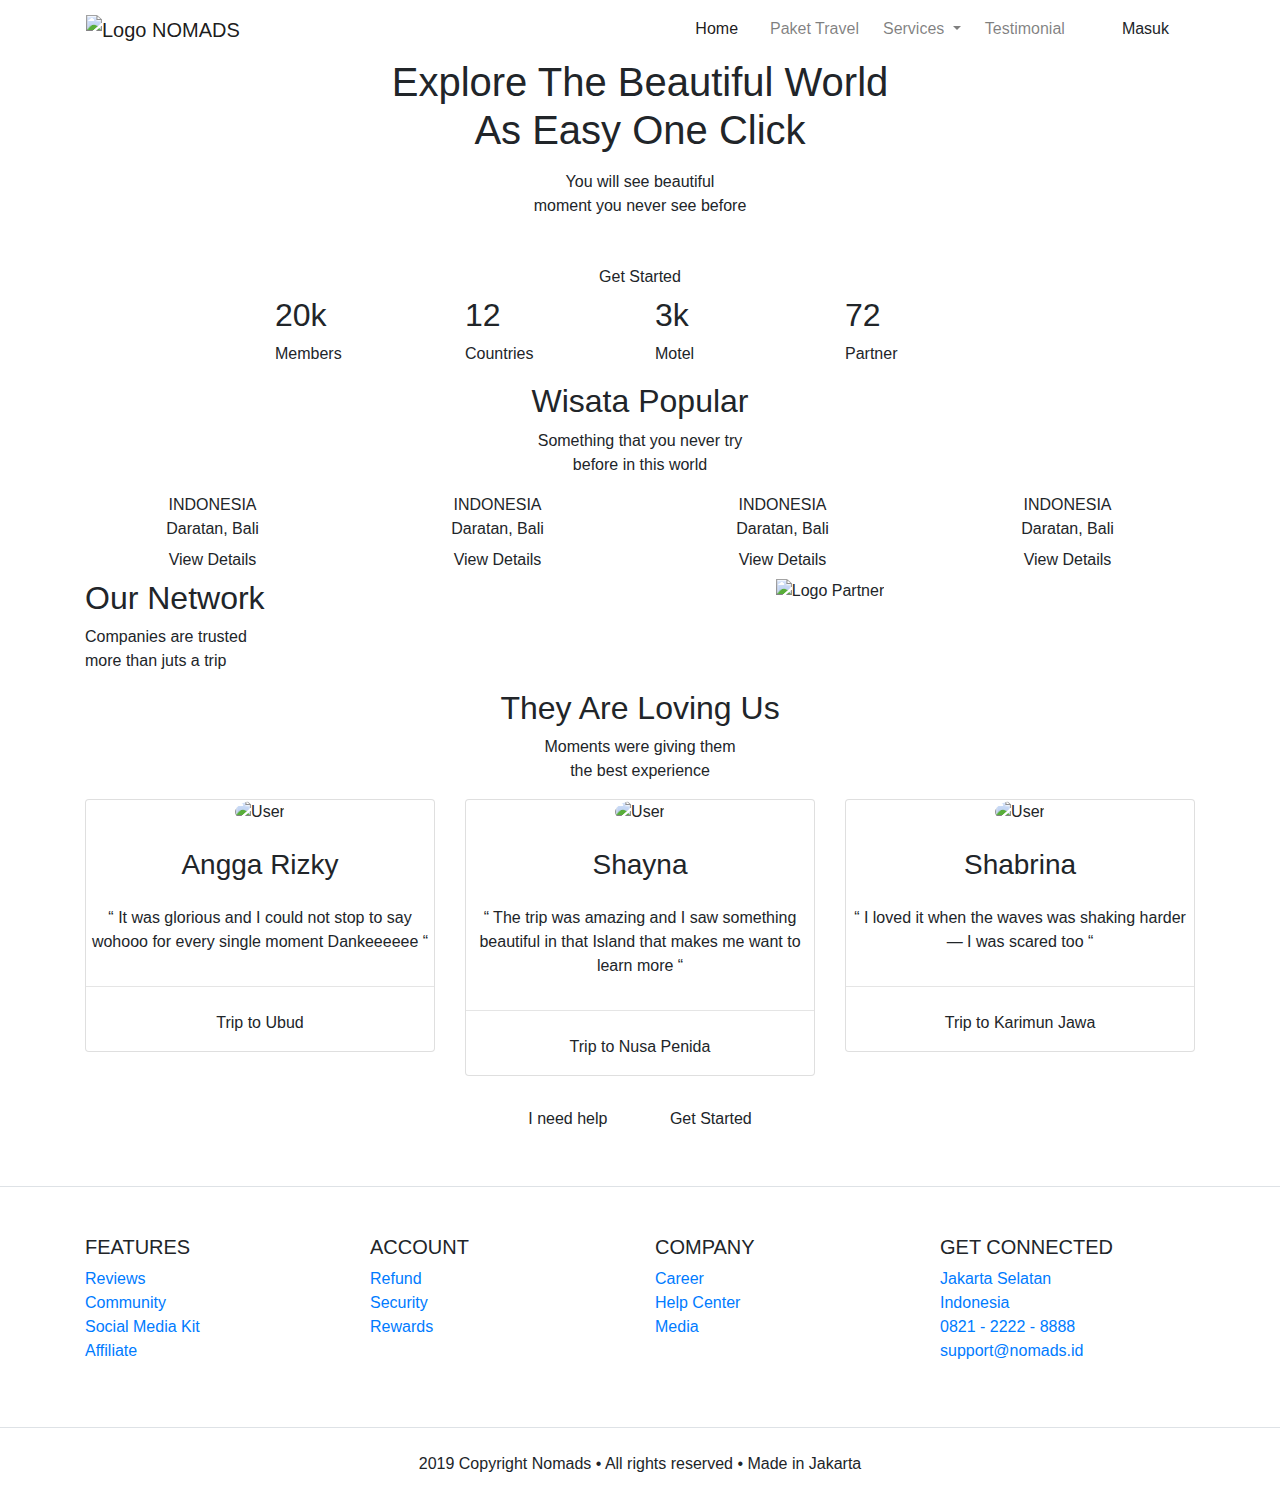
==== index.html @ d66df058 "first commit" ====
<!DOCTYPE html>
<html lang="en">
    <head>
        <meta charset="UTF-8">
        <meta http-equiv="X-UA-Compatible" content="IE=edge">
        <meta name="viewport" content="width=device-width, initial-scale=1.0">
        <title>Document</title>
        <link rel="stylesheet" href="frontend/libraries/bootstrap/css/bootstrap.css">
        
        <link rel="preconnect" href="https://fonts.gstatic.com">
        <link href="https://fonts.googleapis.com/css2?family=Assistant:wght@200;300;400;500;600;700;800&family=Playfair+Display:ital,wght@0,500;0,600;0,700;0,800;0,900;1,500;1,600;1,700;1,800;1,900&display=swap" rel="stylesheet">
        <link rel="stylesheet" href="frontend/styles/main.css">
    </head>
    <body>
        <!-- Navbar -->
        <div class="container">
            <nav class="row navbar navbar-expand-lg navbar-light bg-white">
                <a href="#" class="navbar-brand">
                    <img src="frontend/images/logo.png" alt="Logo NOMADS">
                </a>
                <button class="navbar-toggler navbar-toggler-right" type="button" data-toggle="collapse" data-target="#navb">
                    <span class="navbar-toggler-icon"></span>
                </button>

                <div class="collapse navbar-collapse" id="navb">
                    <ul class="navbar-nav ml-auto mr-3">
                        <li class="nav-item mx-md-2">
                            <a href="#" class="nav-link active">Home</a>
                        </li>
                        <li class="nav-item mx-md-2">
                            <a href="#" class="nav-link">Paket Travel</a>
                        </li>
                        <li class="nav-item dropdown">
                            <a href="#" class="nav-link dropdown-toggle" id="navbardrop" data-toggle="dropdown" role="button" aria-haspopup="true" aria-expanded="false">
                                Services
                            </a>
                            <div class="dropdown-menu">
                                <a href="#" class="dropdown-item">Link</a>
                                <a href="#" class="dropdown-item">Link</a>
                                <a href="#" class="dropdown-item">Link</a>
                            </div>
                        </li>
                        <li class="nav-item mx-md-2">
                            <a href="" class="nav-link">Testimonial</a>
                        </li>
                    </ul>

                     <!-- Mobile Button -->
                     <form class="form-inline d-sm-block d-md-none">
                        <button class="btn btn-login my-2 my-sm-0 px-4">
                            Masuk
                        </button>
                    </form>

                    <!-- Desktop Button -->
                    <form class="form-inline my-2 my-lg-0 d-md-block d-none">
                        <button class="btn btn-login btn-navbar-right my-2 my-sm-0 px-4">
                            Masuk
                        </button>
                    </form>
                </div>
            </nav>
        </div>

        <!-- Header -->
        <header class="text-center">
            <h1>
                Explore The Beautiful World
                <br /> 
                As Easy One Click
            </h1>
            <p class="mt-3">
                You will see beautiful
                <br />
                moment you never see before
            </p>
            <a href="#" class="btn btn-get-started px-4 mt-4">
                Get Started
            </a>
        </header>

        <main>
            <div class="container">
                <section class="section-stats row justify-content-center" id="stats">
                    <div class="col-3 col-md-2 stats-detail">
                        <h2>20k</h2>
                        <p>Members</p>
                    </div>
                    <div class="col-3 col-md-2 stats-detail">
                        <h2>12</h2>
                        <p>Countries</p>
                    </div>
                    <div class="col-3 col-md-2 stats-detail">
                        <h2>3k</h2>
                        <p>Motel</p>
                    </div>
                    <div class="col-3 col-md-2 stats-detail">
                        <h2>72</h2>
                        <p>Partner</p>
                    </div>
                </section>
            </div>

            <section class="section-popular" id="popular">
                <div class="container">
                    <div class="row">
                        <div class="col text-center section-popular-heading">
                            <h2>Wisata Popular</h2>
                            <p>Something that you never try
                                <br />
                                before in this world
                            </p>
                        </div>
                    </div>
                </div>
            </section>

            <section class="section-popular-content" id="popularContent">
                <div class="container">
                    <div class="section-popular-travel row justify-content-center">
                        <div class="col-sm-6 col-md-4 col-lg-3">
                            <div class="card-travel text-center d-flex flex-column" style="background-image: url('frontend/images/popular-1.jpg')">
                                <div class="travel-country">INDONESIA</div>
                                <div class="travel-location">Daratan, Bali</div>
                                <div class="travel-button mt-auto">
                                    <a href="details.html" class="btn btn-travel-details px-4">
                                        View Details
                                    </a>
                                </div>
                            </div>
                        </div>
                        <div class="col-sm-6 col-md-4 col-lg-3">
                            <div class="card-travel text-center d-flex flex-column" style="background-image: url('frontend/images/popular-2.jpg')">
                                <div class="travel-country">INDONESIA</div>
                                <div class="travel-location">Daratan, Bali</div>
                                <div class="travel-button mt-auto">
                                    <a href="details.html" class="btn btn-travel-details px-4">
                                        View Details
                                    </a>
                                </div>
                            </div>
                        </div>
                        <div class="col-sm-6 col-md-4 col-lg-3">
                            <div class="card-travel text-center d-flex flex-column" style="background-image: url('frontend/images/popular-3.jpg')">
                                <div class="travel-country">INDONESIA</div>
                                <div class="travel-location">Daratan, Bali</div>
                                <div class="travel-button mt-auto">
                                    <a href="details.html" class="btn btn-travel-details px-4">
                                        View Details
                                    </a>
                                </div>
                            </div>
                        </div>
                        <div class="col-sm-6 col-md-4 col-lg-3">
                            <div class="card-travel text-center d-flex flex-column" style="background-image: url('frontend/images/popular-4.jpg')">
                                <div class="travel-country">INDONESIA</div>
                                <div class="travel-location">Daratan, Bali</div>
                                <div class="travel-button mt-auto">
                                    <a href="details.html" class="btn btn-travel-details px-4">
                                        View Details
                                    </a>
                                </div>
                            </div>
                        </div>
                    </div>
                </div>
            </section>

            <section class="section-network">
                <div class="container">
                    <div class="row">
                        <div class="col-md-4">
                            <h2>Our Network</h2>
                            <p>
                                Companies are trusted
                                <br />
                                more than juts a trip
                            </p>
                        </div>
                        <div class="col-md-8 text-center">
                            <img src="frontend/images/partner.png" alt="Logo Partner" class="img-partner">
                        </div>
                    </div>
                </div>
            </section>

            <section class="section-testimonial-heading" id="testimonialHeading">
                <div class="container">
                    <div class="row">
                        <div class="col text-center">
                            <h2>They Are Loving Us</h2>
                            <p>
                                Moments were giving them
                                <br />
                                the best experience
                            </p>
                        </div>
                    </div>
                </div>
            </section>

            <section class="section-testimonial-content" id="testimonialContent">
                <div class="container">
                    <div class="section-popular-travel row justify-content-center">
                        <div class="col-sm-6 col-md-6 col-lg-4">
                            <div class="card card-testimonial text-center">
                                <div class="testimonial-content">
                                    <img src="frontend/images/testimonial-1.png" alt="User" class="mb-4 rounded-circle">
                                    <h3 class="mb-4">Angga Rizky</h3>
                                    <p class="testimonial">
                                        “ It was glorious and I could 
                                            not stop to say wohooo for 
                                            every single moment
                                            Dankeeeeee “
                                    </p>
                                </div>
                                <hr />
                                <p class="trip-to mt-2">
                                    Trip to Ubud
                                </p>
                            </div>
                        </div>
                        <div class="col-sm-6 col-md-6 col-lg-4">
                            <div class="card card-testimonial text-center">
                                <div class="testimonial-content">
                                    <img src="frontend/images/testimonial-2.png" alt="User" class="mb-4 rounded-circle">
                                    <h3 class="mb-4">Shayna</h3>
                                    <p class="testimonial">
                                        “ The trip was amazing and
                                            I saw something beautiful in
                                            that Island that makes me
                                        want to learn more “
                                    </p>
                                </div>
                                <hr />
                                <p class="trip-to mt-2">
                                    Trip to Nusa Penida
                                </p>
                            </div>
                        </div>
                        <div class="col-sm-6 col-md-6 col-lg-4">
                            <div class="card card-testimonial text-center">
                                <div class="testimonial-content">
                                    <img src="frontend/images/testimonial-3.png" alt="User" class="mb-4 rounded-circle">
                                    <h3 class="mb-4">Shabrina</h3>
                                    <p class="testimonial">
                                        “ I loved it when the waves
                                        was shaking harder — I was
                                        scared too “
                                    </p>
                                </div>
                                <hr />
                                <p class="trip-to mt-2">
                                    Trip to Karimun Jawa
                                </p>
                            </div>
                        </div>
                    </div>
                    <div class="row">
                        <div class="col-12 text-center">
                            <a href="" class="btn btn-need-help px-4 mt-4 mx-1">
                                I need help
                            </a>
                            <a href="" class="btn btn-get-started px-4 mt-4 mx-1">
                                Get Started
                            </a> 
                        </div>
                    </div>
                </div>
            </section>
        </main>

        <footer class="section-footer mt-5 mb-4 border-top">
            <div class="container pt-5 pb-5">
                <div class="row justify-content-center">
                    <div class="col-12">
                        <div class="row">
                            <div class="col-12 col-lg-3">
                                <h5>FEATURES</h5>
                                <ul class="list-unstyled">
                                    <li><a href="#">Reviews</a></li>
                                    <li><a href="#">Community</a></li>
                                    <li><a href="#">Social Media Kit</a></li>
                                    <li><a href="#">Affiliate</a></li>
                                </ul>
                            </div>
                            <div class="col-12 col-lg-3">
                                <h5>ACCOUNT</h5>
                                <ul class="list-unstyled">
                                    <li><a href="#">Refund</a></li>
                                    <li><a href="#">Security</a></li>
                                    <li><a href="#">Rewards</a></li>
                                </ul>
                            </div>
                            <div class="col-12 col-lg-3">
                                <h5>COMPANY</h5>
                                <ul class="list-unstyled">
                                    <li><a href="#">Career</a></li>
                                    <li><a href="#">Help Center</a></li>
                                    <li><a href="#">Media</a></li>
                                </ul>
                            </div>
                            <div class="col-12 col-lg-3">
                                <h5>GET CONNECTED</h5>
                                <ul class="list-unstyled">
                                    <li><a href="#">Jakarta Selatan</a></li>
                                    <li><a href="#">Indonesia</a></li>
                                    <li><a href="#">0821 - 2222 - 8888</a></li>
                                    <li><a href="#">support@nomads.id</a></li>
                                </ul>
                            </div>
                        </div>

                    </div>
                </div>
            </div>
            <div class="container-fluid">
                <div class="row border-top justify-content-center align-items-center pt-4">
                    <div class="col-auto text-gray-500 font-weight-light">
                        2019 Copyright Nomads • All rights reserved • Made in Jakarta
                    </div>
                </div>
            </div>
        </footer>

        <script src="frontend/libraries/jquery/jquery-3.4.1.min.js"></script>
        <script src="frontend/libraries/bootstrap/js/bootstrap.js"></script>
        <script src="frontend/libraries/retina/retina.min.js"></script>     
    </body>
    
</html>
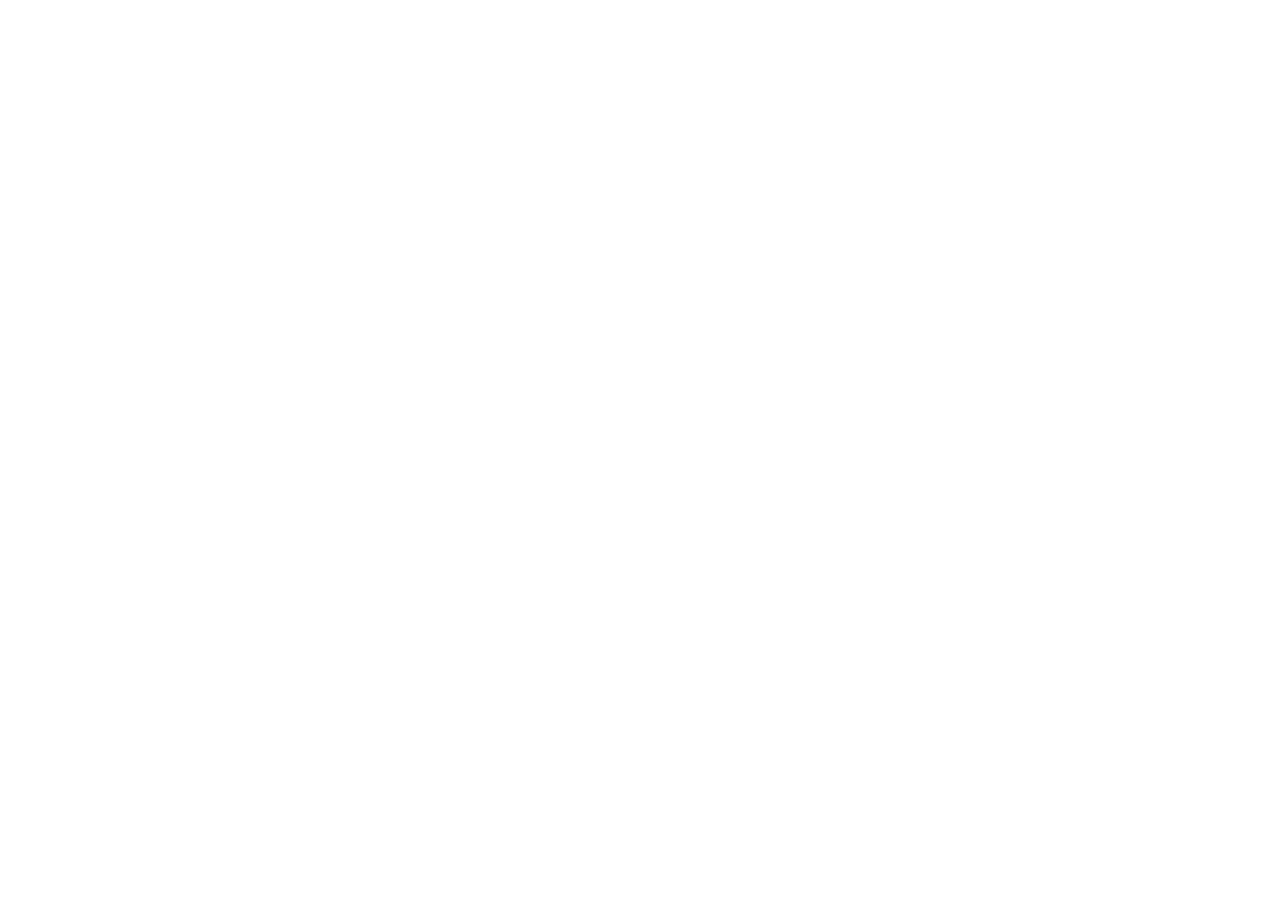
==== commit e9a5717d: "edit font" ====
--- a/index.html
+++ b/index.html
@@ -8,324 +8,14 @@
         <link rel="stylesheet" href="frontend/libraries/bootstrap/css/bootstrap.css">
         
         <link rel="preconnect" href="https://fonts.gstatic.com">
-        <link href="https://fonts.googleapis.com/css2?family=Assistant:wght@200;300;400;500;600;700;800&family=Playfair+Display:ital,wght@0,500;0,600;0,700;0,800;0,900;1,500;1,600;1,700;1,800;1,900&display=swap" rel="stylesheet">
+		<link href="https://fonts.googleapis.com/css2?family=Poppins:ital,wght@0,100;0,200;0,300;0,400;0,500;0,600;0,700;0,800;0,900;1,100;1,200;1,300;1,400;1,500;1,600;1,700;1,800;1,900&display=swap" rel="stylesheet">
         <link rel="stylesheet" href="frontend/styles/main.css">
     </head>
     <body>
-        <!-- Navbar -->
-        <div class="container">
-            <nav class="row navbar navbar-expand-lg navbar-light bg-white">
-                <a href="#" class="navbar-brand">
-                    <img src="frontend/images/logo.png" alt="Logo NOMADS">
-                </a>
-                <button class="navbar-toggler navbar-toggler-right" type="button" data-toggle="collapse" data-target="#navb">
-                    <span class="navbar-toggler-icon"></span>
-                </button>
-
-                <div class="collapse navbar-collapse" id="navb">
-                    <ul class="navbar-nav ml-auto mr-3">
-                        <li class="nav-item mx-md-2">
-                            <a href="#" class="nav-link active">Home</a>
-                        </li>
-                        <li class="nav-item mx-md-2">
-                            <a href="#" class="nav-link">Paket Travel</a>
-                        </li>
-                        <li class="nav-item dropdown">
-                            <a href="#" class="nav-link dropdown-toggle" id="navbardrop" data-toggle="dropdown" role="button" aria-haspopup="true" aria-expanded="false">
-                                Services
-                            </a>
-                            <div class="dropdown-menu">
-                                <a href="#" class="dropdown-item">Link</a>
-                                <a href="#" class="dropdown-item">Link</a>
-                                <a href="#" class="dropdown-item">Link</a>
-                            </div>
-                        </li>
-                        <li class="nav-item mx-md-2">
-                            <a href="" class="nav-link">Testimonial</a>
-                        </li>
-                    </ul>
-
-                     <!-- Mobile Button -->
-                     <form class="form-inline d-sm-block d-md-none">
-                        <button class="btn btn-login my-2 my-sm-0 px-4">
-                            Masuk
-                        </button>
-                    </form>
-
-                    <!-- Desktop Button -->
-                    <form class="form-inline my-2 my-lg-0 d-md-block d-none">
-                        <button class="btn btn-login btn-navbar-right my-2 my-sm-0 px-4">
-                            Masuk
-                        </button>
-                    </form>
-                </div>
-            </nav>
-        </div>
-
-        <!-- Header -->
-        <header class="text-center">
-            <h1>
-                Explore The Beautiful World
-                <br /> 
-                As Easy One Click
-            </h1>
-            <p class="mt-3">
-                You will see beautiful
-                <br />
-                moment you never see before
-            </p>
-            <a href="#" class="btn btn-get-started px-4 mt-4">
-                Get Started
-            </a>
-        </header>
-
-        <main>
-            <div class="container">
-                <section class="section-stats row justify-content-center" id="stats">
-                    <div class="col-3 col-md-2 stats-detail">
-                        <h2>20k</h2>
-                        <p>Members</p>
-                    </div>
-                    <div class="col-3 col-md-2 stats-detail">
-                        <h2>12</h2>
-                        <p>Countries</p>
-                    </div>
-                    <div class="col-3 col-md-2 stats-detail">
-                        <h2>3k</h2>
-                        <p>Motel</p>
-                    </div>
-                    <div class="col-3 col-md-2 stats-detail">
-                        <h2>72</h2>
-                        <p>Partner</p>
-                    </div>
-                </section>
-            </div>
-
-            <section class="section-popular" id="popular">
-                <div class="container">
-                    <div class="row">
-                        <div class="col text-center section-popular-heading">
-                            <h2>Wisata Popular</h2>
-                            <p>Something that you never try
-                                <br />
-                                before in this world
-                            </p>
-                        </div>
-                    </div>
-                </div>
-            </section>
-
-            <section class="section-popular-content" id="popularContent">
-                <div class="container">
-                    <div class="section-popular-travel row justify-content-center">
-                        <div class="col-sm-6 col-md-4 col-lg-3">
-                            <div class="card-travel text-center d-flex flex-column" style="background-image: url('frontend/images/popular-1.jpg')">
-                                <div class="travel-country">INDONESIA</div>
-                                <div class="travel-location">Daratan, Bali</div>
-                                <div class="travel-button mt-auto">
-                                    <a href="details.html" class="btn btn-travel-details px-4">
-                                        View Details
-                                    </a>
-                                </div>
-                            </div>
-                        </div>
-                        <div class="col-sm-6 col-md-4 col-lg-3">
-                            <div class="card-travel text-center d-flex flex-column" style="background-image: url('frontend/images/popular-2.jpg')">
-                                <div class="travel-country">INDONESIA</div>
-                                <div class="travel-location">Daratan, Bali</div>
-                                <div class="travel-button mt-auto">
-                                    <a href="details.html" class="btn btn-travel-details px-4">
-                                        View Details
-                                    </a>
-                                </div>
-                            </div>
-                        </div>
-                        <div class="col-sm-6 col-md-4 col-lg-3">
-                            <div class="card-travel text-center d-flex flex-column" style="background-image: url('frontend/images/popular-3.jpg')">
-                                <div class="travel-country">INDONESIA</div>
-                                <div class="travel-location">Daratan, Bali</div>
-                                <div class="travel-button mt-auto">
-                                    <a href="details.html" class="btn btn-travel-details px-4">
-                                        View Details
-                                    </a>
-                                </div>
-                            </div>
-                        </div>
-                        <div class="col-sm-6 col-md-4 col-lg-3">
-                            <div class="card-travel text-center d-flex flex-column" style="background-image: url('frontend/images/popular-4.jpg')">
-                                <div class="travel-country">INDONESIA</div>
-                                <div class="travel-location">Daratan, Bali</div>
-                                <div class="travel-button mt-auto">
-                                    <a href="details.html" class="btn btn-travel-details px-4">
-                                        View Details
-                                    </a>
-                                </div>
-                            </div>
-                        </div>
-                    </div>
-                </div>
-            </section>
-
-            <section class="section-network">
-                <div class="container">
-                    <div class="row">
-                        <div class="col-md-4">
-                            <h2>Our Network</h2>
-                            <p>
-                                Companies are trusted
-                                <br />
-                                more than juts a trip
-                            </p>
-                        </div>
-                        <div class="col-md-8 text-center">
-                            <img src="frontend/images/partner.png" alt="Logo Partner" class="img-partner">
-                        </div>
-                    </div>
-                </div>
-            </section>
-
-            <section class="section-testimonial-heading" id="testimonialHeading">
-                <div class="container">
-                    <div class="row">
-                        <div class="col text-center">
-                            <h2>They Are Loving Us</h2>
-                            <p>
-                                Moments were giving them
-                                <br />
-                                the best experience
-                            </p>
-                        </div>
-                    </div>
-                </div>
-            </section>
-
-            <section class="section-testimonial-content" id="testimonialContent">
-                <div class="container">
-                    <div class="section-popular-travel row justify-content-center">
-                        <div class="col-sm-6 col-md-6 col-lg-4">
-                            <div class="card card-testimonial text-center">
-                                <div class="testimonial-content">
-                                    <img src="frontend/images/testimonial-1.png" alt="User" class="mb-4 rounded-circle">
-                                    <h3 class="mb-4">Angga Rizky</h3>
-                                    <p class="testimonial">
-                                        “ It was glorious and I could 
-                                            not stop to say wohooo for 
-                                            every single moment
-                                            Dankeeeeee “
-                                    </p>
-                                </div>
-                                <hr />
-                                <p class="trip-to mt-2">
-                                    Trip to Ubud
-                                </p>
-                            </div>
-                        </div>
-                        <div class="col-sm-6 col-md-6 col-lg-4">
-                            <div class="card card-testimonial text-center">
-                                <div class="testimonial-content">
-                                    <img src="frontend/images/testimonial-2.png" alt="User" class="mb-4 rounded-circle">
-                                    <h3 class="mb-4">Shayna</h3>
-                                    <p class="testimonial">
-                                        “ The trip was amazing and
-                                            I saw something beautiful in
-                                            that Island that makes me
-                                        want to learn more “
-                                    </p>
-                                </div>
-                                <hr />
-                                <p class="trip-to mt-2">
-                                    Trip to Nusa Penida
-                                </p>
-                            </div>
-                        </div>
-                        <div class="col-sm-6 col-md-6 col-lg-4">
-                            <div class="card card-testimonial text-center">
-                                <div class="testimonial-content">
-                                    <img src="frontend/images/testimonial-3.png" alt="User" class="mb-4 rounded-circle">
-                                    <h3 class="mb-4">Shabrina</h3>
-                                    <p class="testimonial">
-                                        “ I loved it when the waves
-                                        was shaking harder — I was
-                                        scared too “
-                                    </p>
-                                </div>
-                                <hr />
-                                <p class="trip-to mt-2">
-                                    Trip to Karimun Jawa
-                                </p>
-                            </div>
-                        </div>
-                    </div>
-                    <div class="row">
-                        <div class="col-12 text-center">
-                            <a href="" class="btn btn-need-help px-4 mt-4 mx-1">
-                                I need help
-                            </a>
-                            <a href="" class="btn btn-get-started px-4 mt-4 mx-1">
-                                Get Started
-                            </a> 
-                        </div>
-                    </div>
-                </div>
-            </section>
-        </main>
-
-        <footer class="section-footer mt-5 mb-4 border-top">
-            <div class="container pt-5 pb-5">
-                <div class="row justify-content-center">
-                    <div class="col-12">
-                        <div class="row">
-                            <div class="col-12 col-lg-3">
-                                <h5>FEATURES</h5>
-                                <ul class="list-unstyled">
-                                    <li><a href="#">Reviews</a></li>
-                                    <li><a href="#">Community</a></li>
-                                    <li><a href="#">Social Media Kit</a></li>
-                                    <li><a href="#">Affiliate</a></li>
-                                </ul>
-                            </div>
-                            <div class="col-12 col-lg-3">
-                                <h5>ACCOUNT</h5>
-                                <ul class="list-unstyled">
-                                    <li><a href="#">Refund</a></li>
-                                    <li><a href="#">Security</a></li>
-                                    <li><a href="#">Rewards</a></li>
-                                </ul>
-                            </div>
-                            <div class="col-12 col-lg-3">
-                                <h5>COMPANY</h5>
-                                <ul class="list-unstyled">
-                                    <li><a href="#">Career</a></li>
-                                    <li><a href="#">Help Center</a></li>
-                                    <li><a href="#">Media</a></li>
-                                </ul>
-                            </div>
-                            <div class="col-12 col-lg-3">
-                                <h5>GET CONNECTED</h5>
-                                <ul class="list-unstyled">
-                                    <li><a href="#">Jakarta Selatan</a></li>
-                                    <li><a href="#">Indonesia</a></li>
-                                    <li><a href="#">0821 - 2222 - 8888</a></li>
-                                    <li><a href="#">support@nomads.id</a></li>
-                                </ul>
-                            </div>
-                        </div>
-
-                    </div>
-                </div>
-            </div>
-            <div class="container-fluid">
-                <div class="row border-top justify-content-center align-items-center pt-4">
-                    <div class="col-auto text-gray-500 font-weight-light">
-                        2019 Copyright Nomads • All rights reserved • Made in Jakarta
-                    </div>
-                </div>
-            </div>
-        </footer>
+      
 
         <script src="frontend/libraries/jquery/jquery-3.4.1.min.js"></script>
-        <script src="frontend/libraries/bootstrap/js/bootstrap.js"></script>
-        <script src="frontend/libraries/retina/retina.min.js"></script>     
+        <script src="frontend/libraries/bootstrap/js/bootstrap.js"></script>    
     </body>
     
 </html>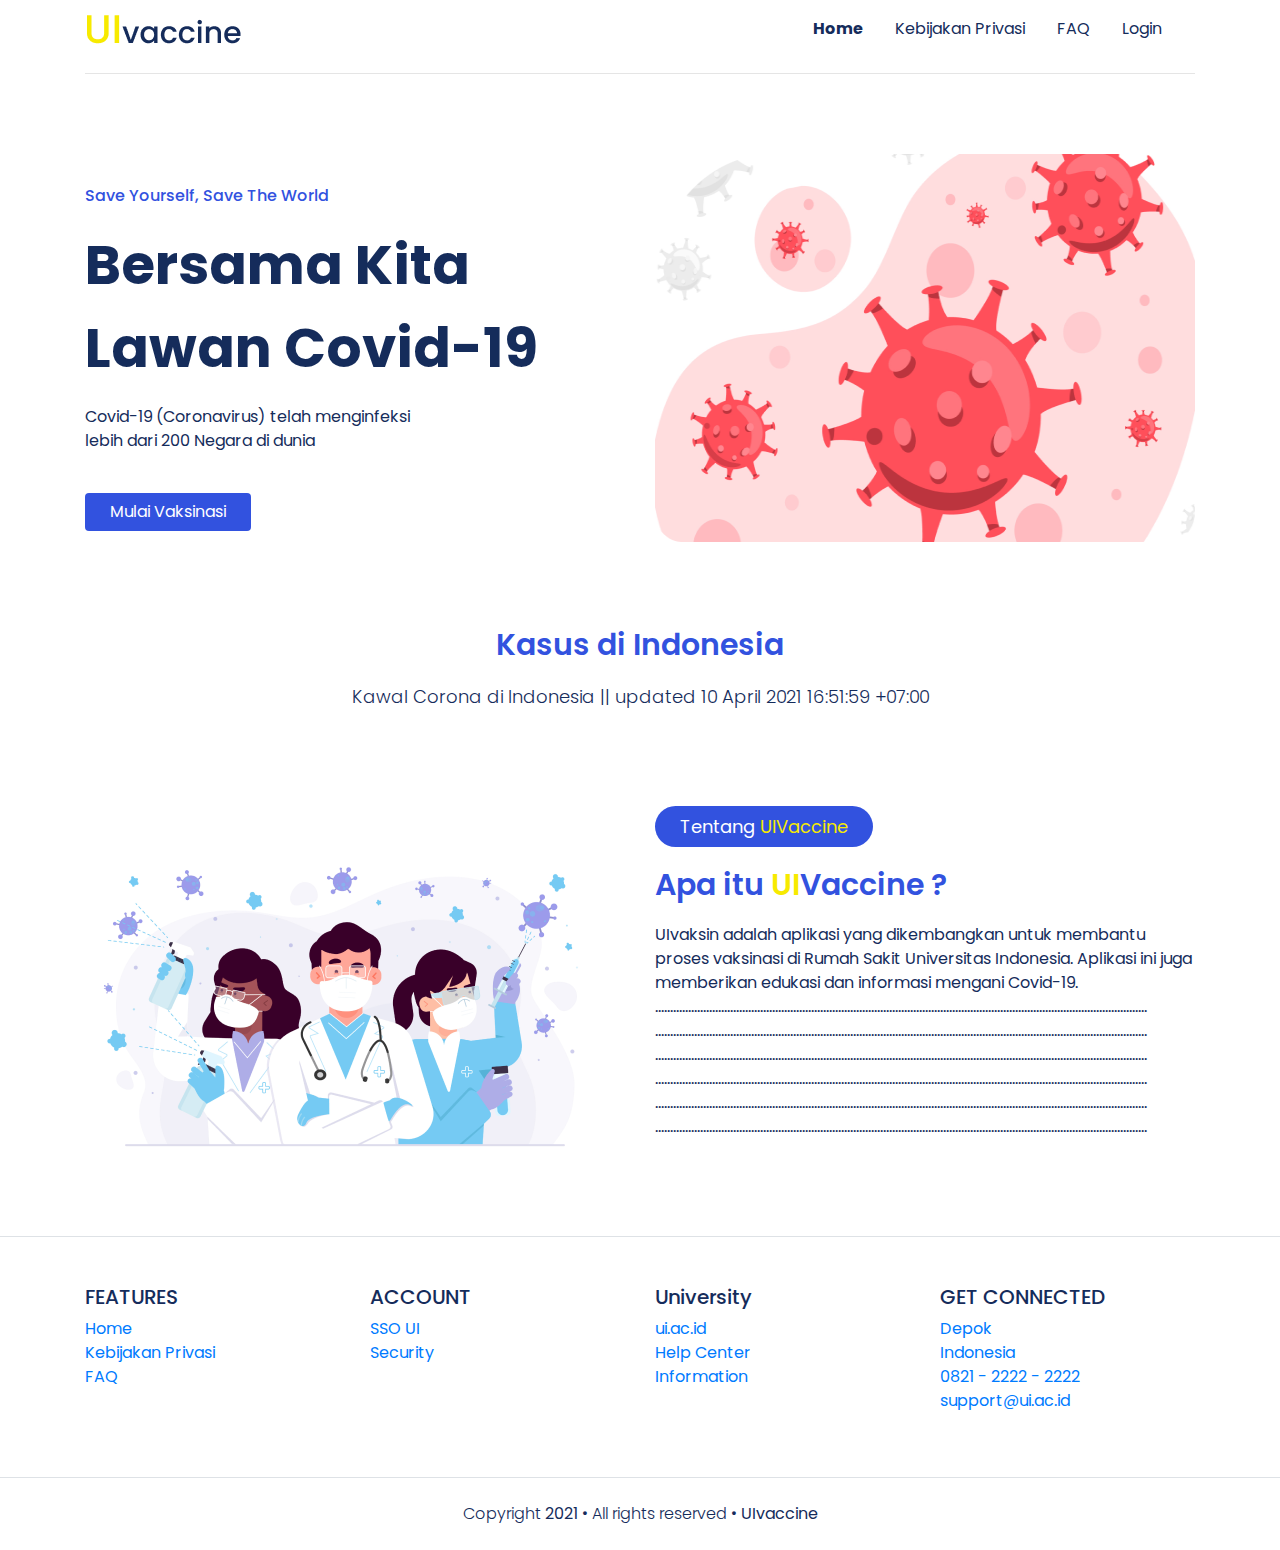
==== commit b8940049: "HOME TEMPLATE" ====
--- a/index.html
+++ b/index.html
@@ -12,8 +12,167 @@
         <link rel="stylesheet" href="frontend/styles/main.css">
     </head>
     <body>
-      
+        <div class="container">
+            <nav class="row navbar navbar-expand-lg navbar-light bg-white">
+                <a href="#" class="navbar-brand">
+                    <img src="frontend/images/UIvaccine.png" alt="Logo UIvaccine">
+                </a>
+                
+                <button class="navbar-toggler navbar-toggler-right" type="button" data-toggle="collapse" data-target="#navb">
+                    <span class="navbar-toggler-icon"></span>
+                </button>
 
+                <div class="collapse navbar-collapse" id="navb">
+                    <ul class="navbar-nav ml-auto mr-3">
+                        <li class="nav-item mx-md-2">
+                            <a href="#" class="nav-link active">Home</a>
+                        </li>
+                        <li class="nav-item mx-md-2">
+                            <a href="#" class="nav-link">Kebijakan Privasi</a>
+                        </li>
+                        <li class="nav-item mx-md-2">
+                            <a href="#" class="nav-link">FAQ</a>
+                        </li>
+                        <li class="nav-item mx-md-2">
+                            <a href="" class="nav-link">Login</a>
+                        </li>
+                    </ul>
+                </div>
+            </nav>
+            <hr>
+        </div>
+
+
+        <header>
+            <div class="container">
+                <div class="row">
+                    <div class="col-sm-12 col-md-6 col-lg-6">
+                        <p class="tag-1">Save Yourself, Save The World</p>
+                        <p class="tag-2">
+                            Bersama Kita 
+                            <br />
+                            Lawan Covid-19
+                        </p>
+                        <p class="tag-3">
+                            Covid-19 (Coronavirus) telah menginfeksi
+                            <br />
+                            lebih dari 200 Negara di dunia
+                        </p>
+                        <a href="#" class="btn btn-get-started px-4 mt-4">
+                            Mulai Vaksinasi
+                        </a>
+                    </div>
+                    <div class="col-sm-12 col-md-6 col-lg-6">
+                        <img src="frontend/images/Banner.png" alt="Banner" height ="388px" class="banner">
+                    </div>
+                </div>
+            </div>
+        </header>
+
+        <main>
+            <div class="information">
+                <div class="container">
+                    <section class="section-1 section-stats row justify-content-center" id="stats">
+                        <p>Kasus di Indonesia</p>
+                    </section>
+                    <section class="section-2 section-stats row justify-content-center" id="stats">
+                        <p>Kawal Corona di Indonesia || updated 10 April 2021 16:51:59 +07:00</p>
+                    </section>
+
+                    <section>
+                        
+
+
+
+
+
+                    </section>
+                </div>
+            </div>
+
+            <div class="about">
+                <div class="container">
+                    <div class="row">
+                        <div class="col-sm-12 col-md-6 col-lg-6" >
+                            <img src="frontend/images/section-about.png" alt="Banner" height ="347px" class="about">
+                        </div>
+                        <div class="col-sm-12 col-md-6 col-lg-6">
+                            <button class="btn btn-login my-2 my-sm-0 px-4">
+                                Tentang <c>UIVaccine</c>
+                            </button>
+                            <p class="title">
+                                Apa itu <c>UI</c>Vaccine ?
+                            </p>
+                            <p class="content">
+                                UIvaksin adalah aplikasi yang dikembangkan untuk membantu 
+                                proses vaksinasi  di Rumah Sakit Universitas Indonesia.
+                                Aplikasi ini juga memberikan edukasi dan informasi mengani Covid-19.
+                                ....................................................................................................................................................................
+                                ....................................................................................................................................................................
+                                ....................................................................................................................................................................
+                                ....................................................................................................................................................................
+                                ....................................................................................................................................................................
+                                ....................................................................................................................................................................
+
+                            </p>
+                        </div>
+                    </div>
+                </div>
+            </div>
+        </main>
+
+        <footer class="section-footer mt-5 mb-4 border-top">
+            <div class="container pt-5 pb-5">
+                <div class="row justify-content-center">
+                    <div class="col-12">
+                        <div class="row">
+                            <div class="col-12 col-lg-3">
+                                <h5>FEATURES</h5>
+                                <ul class="list-unstyled">
+                                    <li><a href="#">Home</a></li>
+                                    <li><a href="#">Kebijakan Privasi</a></li>
+                                    <li><a href="#">FAQ</a></li>
+                                </ul>
+                            </div>
+                            <div class="col-12 col-lg-3">
+                                <h5>ACCOUNT</h5>
+                                <ul class="list-unstyled">
+                                    <li><a href="#">SSO UI</a></li>
+                                    <li><a href="#">Security</a></li>
+                                </ul>
+                            </div>
+                            <div class="col-12 col-lg-3">
+                                <h5>University</h5>
+                                <ul class="list-unstyled">
+                                    <li><a href="#">ui.ac.id</a></li>
+                                    <li><a href="#">Help Center</a></li>
+                                    <li><a href="#">Information</a></li>
+                                </ul>
+                            </div>
+                            <div class="col-12 col-lg-3">
+                                <h5>GET CONNECTED</h5>
+                                <ul class="list-unstyled">
+                                    <li><a href="#">Depok</a></li>
+                                    <li><a href="#">Indonesia</a></li>
+                                    <li><a href="#">0821 - 2222 - 2222</a></li>
+                                    <li><a href="#">support@ui.ac.id</a></li>
+                                </ul>
+                            </div>
+                        </div>
+
+                    </div>
+                </div>
+            </div>
+            <div class="container-fluid">
+                <div class="row border-top justify-content-center align-items-center pt-4">
+                    <div class="col-auto text-gray-500 font-weight-light">
+                        Copyright <b>2021</b>  • All rights reserved • <b>UIvaccine</b>
+                    </div>
+                </div>
+            </div>
+        </footer>
+
+        
         <script src="frontend/libraries/jquery/jquery-3.4.1.min.js"></script>
         <script src="frontend/libraries/bootstrap/js/bootstrap.js"></script>    
     </body>
--- a/frontend/styles/main.css
+++ b/frontend/styles/main.css
@@ -0,0 +1,105 @@
+body {
+  background-color: #FFFFFF;
+  font-family: 'Poppins', sans-serif;
+  color: #152C5B;
+}
+
+.navbar-brand img {
+  max-height: 40px;
+}
+
+.navbar-light .navbar-nav .nav-link {
+  color: #152C5B;
+}
+
+.navbar-light .navbar-nav .nav-link.active {
+  font-weight: bold;
+  color: #152C5B !important;
+}
+
+.box {
+  margin-top: 80px !important;
+}
+
+header {
+  margin-top: 80px;
+}
+
+header .tag-1 {
+  font-size: 16px;
+  color: #3252DF;
+  font-weight: 500;
+  margin-top: 30px;
+}
+
+header .tag-2 {
+  font-size: 55px;
+  color: #152C5B;
+  font-weight: bold;
+}
+
+header .banner {
+  max-width: 100%;
+}
+
+header .btn-get-started {
+  background-color: #3252DF;
+  color: #fff;
+}
+
+header .btn-get-started:hover {
+  background-color: #8499F8;
+  color: #fff;
+}
+
+.information {
+  margin-top: 80px;
+}
+
+.information .section-1 {
+  color: #3252DF;
+  font-size: 30px;
+  font-weight: 600;
+}
+
+.information .section-2 {
+  font-size: 18px;
+  font-weight: 300;
+}
+
+.about {
+  margin-top: 80px;
+}
+
+.about img {
+  margin-top: 35px !important;
+  max-width: 100%;
+}
+
+.about .btn {
+  background-color: #3252DF;
+  color: #fff;
+  border-radius: 50px;
+  font-size: 18px;
+  font-weight: 400;
+}
+
+.about .btn c {
+  color: #F7EA00;
+}
+
+.about .title {
+  margin-top: 15px;
+  font-size: 30px;
+  font-weight: 600;
+  color: #3252DF;
+}
+
+.about .title c {
+  color: #F7EA00;
+}
+
+.about hr {
+  margin-top: 80px !important;
+}
+/*# sourceMappingURL=main.css.map */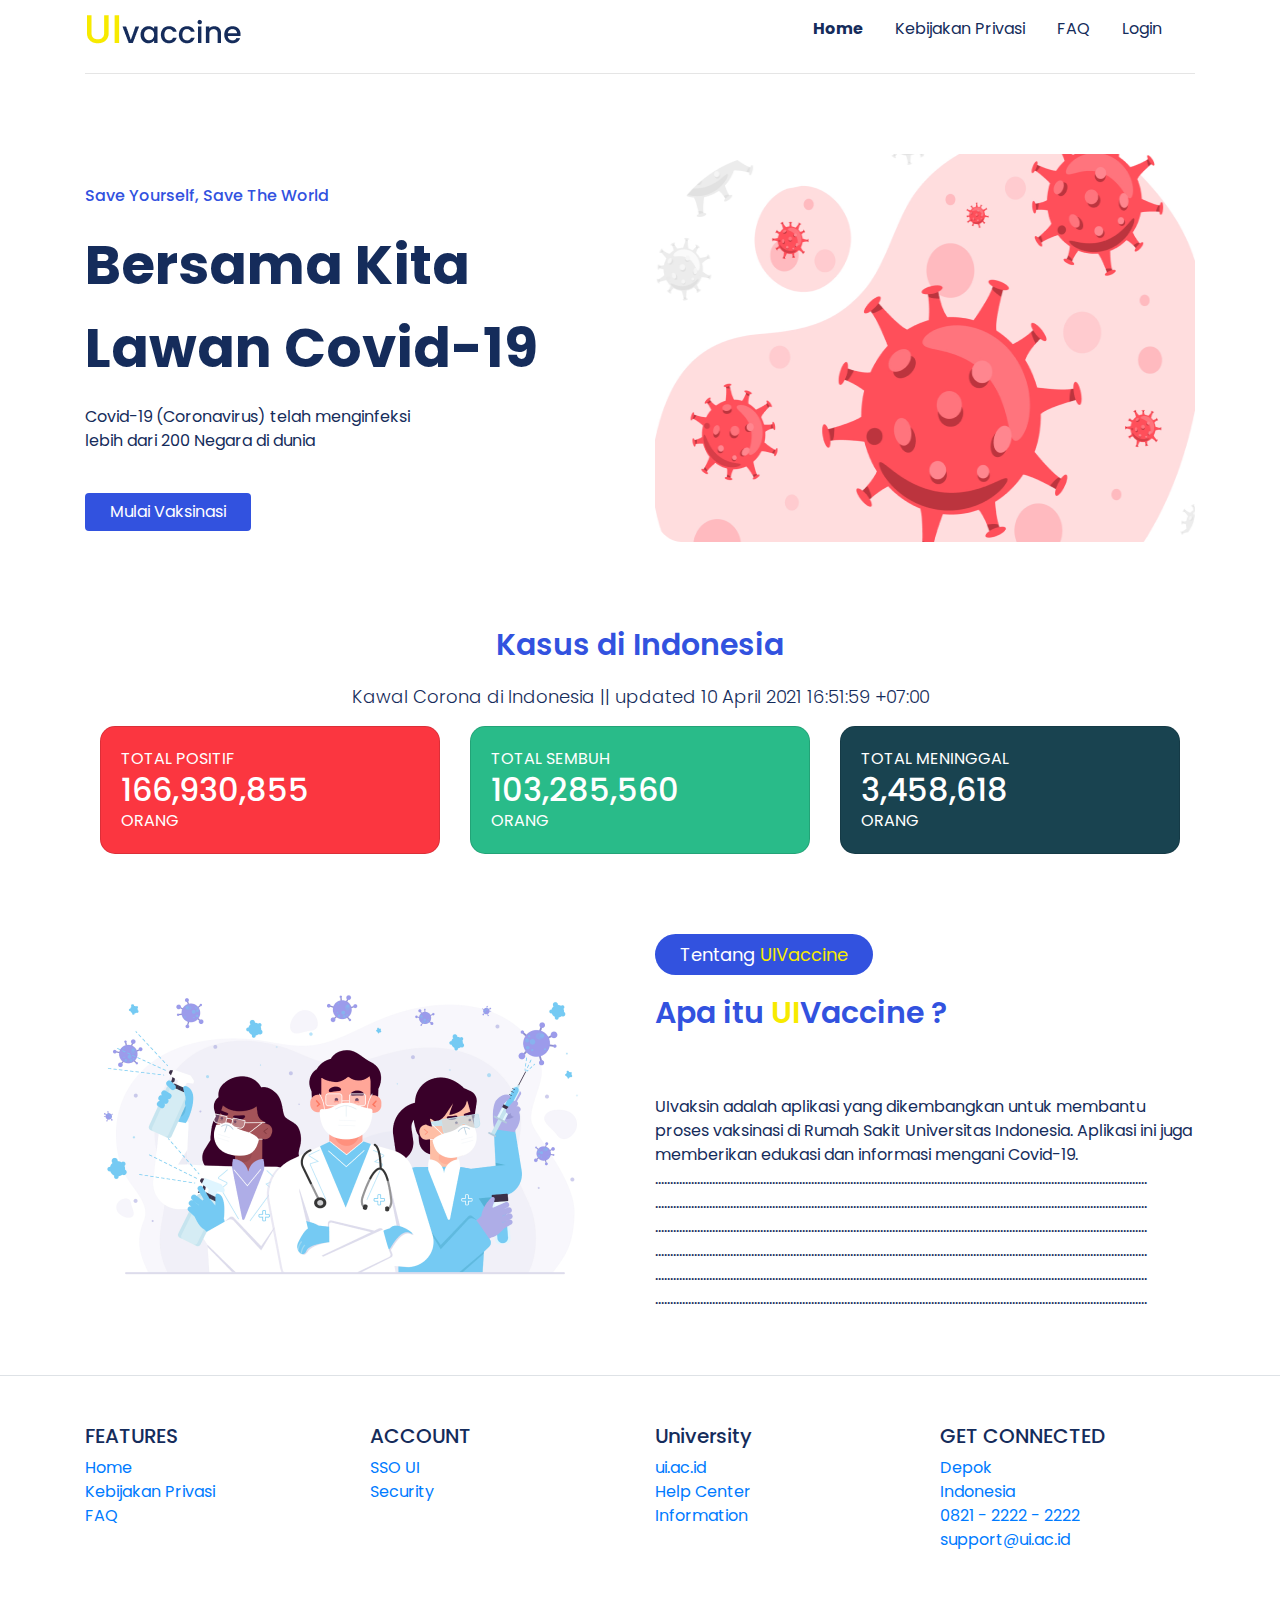
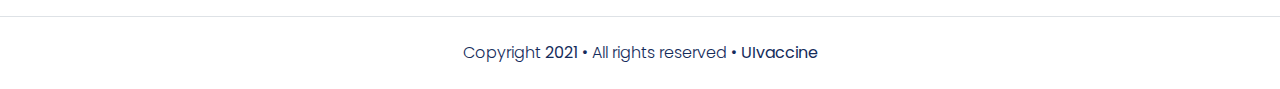
==== commit 5cf26bfb: "finish-beta" ====
--- a/index.html
+++ b/index.html
@@ -78,14 +78,50 @@
                     <section class="section-2 section-stats row justify-content-center" id="stats">
                         <p>Kawal Corona di Indonesia || updated 10 April 2021 16:51:59 +07:00</p>
                     </section>
-
-                    <section>
-                        
-
-
-
-
-
+                    <section class="section-jumlah">
+                        <div class="container">
+                            <div class="row">
+                                <div class="col-sm-12 col-lg-4 col-xl-4">
+                                    <div class="card card-positif img-card box-primary-shadow">
+                                        <div class="card-body">
+                                            <div class="d-flex">
+                                                <div class="text-white">
+                                                    <p class="text-white mb-0">TOTAL POSITIF</p>
+                                                    <h2 class="mb-0 number-font">166,930,855</h2>
+                                                    <p class="text-white mb-0">ORANG</p>
+                                                </div>
+                                            </div>
+                                        </div>
+                                    </div>
+                                </div><!-- COL END -->
+                                <div class="col-sm-12 col-lg-4 col-xl-4">
+                                    <div class="card card-sembuh img-card box-secondary-shadow">
+                                        <div class="card-body">
+                                            <div class="d-flex">
+                                                <div class="text-white">
+                                                    <p class="text-white mb-0">TOTAL SEMBUH</p>
+                                                    <h2 class="mb-0 number-font">103,285,560</h2>
+                                                    <p class="text-white mb-0">ORANG</p>
+                                                </div>
+                                            </div>
+                                        </div>
+                                    </div>
+                                </div><!-- COL END -->
+                                <div class="col-sm-12 col-lg-4 col-xl-4">
+                                    <div class="card  card-meninggal img-card box-success-shadow">
+                                        <div class="card-body">
+                                            <div class="d-flex">
+                                                <div class="text-white">
+                                                    <p class="text-white mb-0">TOTAL MENINGGAL</p>
+                                                    <h2 class="mb-0 number-font">3,458,618</h2>
+                                                    <p class="text-white mb-0">ORANG</p>
+                                                </div>
+                                            </div>
+                                        </div>
+                                    </div>
+                                </div><!-- COL END -->
+                            </div>
+                        </div>
                     </section>
                 </div>
             </div>
@@ -144,7 +180,7 @@
                             <div class="col-12 col-lg-3">
                                 <h5>University</h5>
                                 <ul class="list-unstyled">
-                                    <li><a href="#">ui.ac.id</a></li>
+                                    <li><a href="https://www.ui.ac.id/"">ui.ac.id</a></li>
                                     <li><a href="#">Help Center</a></li>
                                     <li><a href="#">Information</a></li>
                                 </ul>
--- a/frontend/styles/main.css
+++ b/frontend/styles/main.css
@@ -38,6 +38,11 @@
   font-weight: bold;
 }
 
+header .tag-4 {
+  font-size: 48px;
+  color: #177ccf;
+}
+
 header .banner {
   max-width: 100%;
 }
@@ -65,6 +70,21 @@
 .information .section-2 {
   font-size: 18px;
   font-weight: 300;
+}
+
+.information .section-jumlah .card-positif {
+  background-color: #fb3640;
+  border-radius: 15px;
+}
+
+.information .section-jumlah .card-sembuh {
+  background-color: #29bb89;
+  border-radius: 15px;
+}
+
+.information .section-jumlah .card-meninggal {
+  background-color: #194350;
+  border-radius: 15px;
 }
 
 .about {
@@ -102,4 +122,127 @@
 .about hr {
   margin-top: 80px !important;
 }
+
+.section-title {
+  margin-top: 50px;
+  font-size: 50px;
+  font-weight: 600;
+  color: #3252DF;
+}
+
+.section-sub-totle-1 {
+  margin-top: -5px;
+  font-size: 22px;
+  font-weight: 300;
+}
+
+.section-sub-totle-2 {
+  margin-top: -20px;
+  font-size: 22px;
+  font-weight: 300;
+}
+
+.content {
+  margin-top: 60px;
+}
+
+.content .kebijakan-privasi-1 .title-kp-1 {
+  font-size: 24px;
+  font-weight: 600;
+  color: #3252DF;
+}
+
+.content .kebijakan-privasi-1 .content-1 {
+  font-size: 20px;
+  font-weight: 300;
+  margin-top: -15px;
+}
+
+.content .kebijakan-privasi-1 img {
+  margin-top: 0px;
+}
+
+.content .kebijakan-privasi-2 {
+  margin-top: 65px;
+}
+
+.content .kebijakan-privasi-2 .title-kp-2 {
+  font-size: 24px;
+  font-weight: 600;
+  color: #3252DF;
+  padding-left: 8px;
+}
+
+.content .kebijakan-privasi-2 .content-2 {
+  font-size: 20px;
+  font-weight: 300;
+  margin-top: -15px;
+  padding-left: 8px;
+}
+
+.content .kebijakan-privasi-2 img {
+  margin-top: 0px;
+}
+
+.content .kebijakan-privasi-3 {
+  margin-top: 65px;
+}
+
+.content .kebijakan-privasi-3 .title-kp-3 {
+  font-size: 24px;
+  font-weight: 600;
+  color: #3252DF;
+}
+
+.content .kebijakan-privasi-3 .content-3 {
+  font-size: 20px;
+  font-weight: 300;
+  margin-top: -15px;
+}
+
+.content .kebijakan-privasi-3 img {
+  margin-top: 0px;
+}
+
+.content .kebijakan-privasi-4 {
+  margin-top: 65px;
+}
+
+.content .kebijakan-privasi-4 .title-kp-4 {
+  font-size: 24px;
+  font-weight: 600;
+  color: #3252DF;
+  padding-left: 8px;
+}
+
+.content .kebijakan-privasi-4 .content-4 {
+  font-size: 20px;
+  font-weight: 300;
+  margin-top: -15px;
+  padding-left: 8px;
+}
+
+.content .kebijakan-privasi-4 img {
+  margin-top: 0px;
+}
+
+.content .kebijakan-privasi-5 {
+  margin-top: 65px;
+}
+
+.content .kebijakan-privasi-5 .title-kp-5 {
+  font-size: 24px;
+  font-weight: 600;
+  color: #3252DF;
+}
+
+.content .kebijakan-privasi-5 .content-5 {
+  font-size: 20px;
+  font-weight: 300;
+  margin-top: -15px;
+}
+
+.content .kebijakan-privasi-5 img {
+  margin-top: 0px;
+}
 /*# sourceMappingURL=main.css.map */